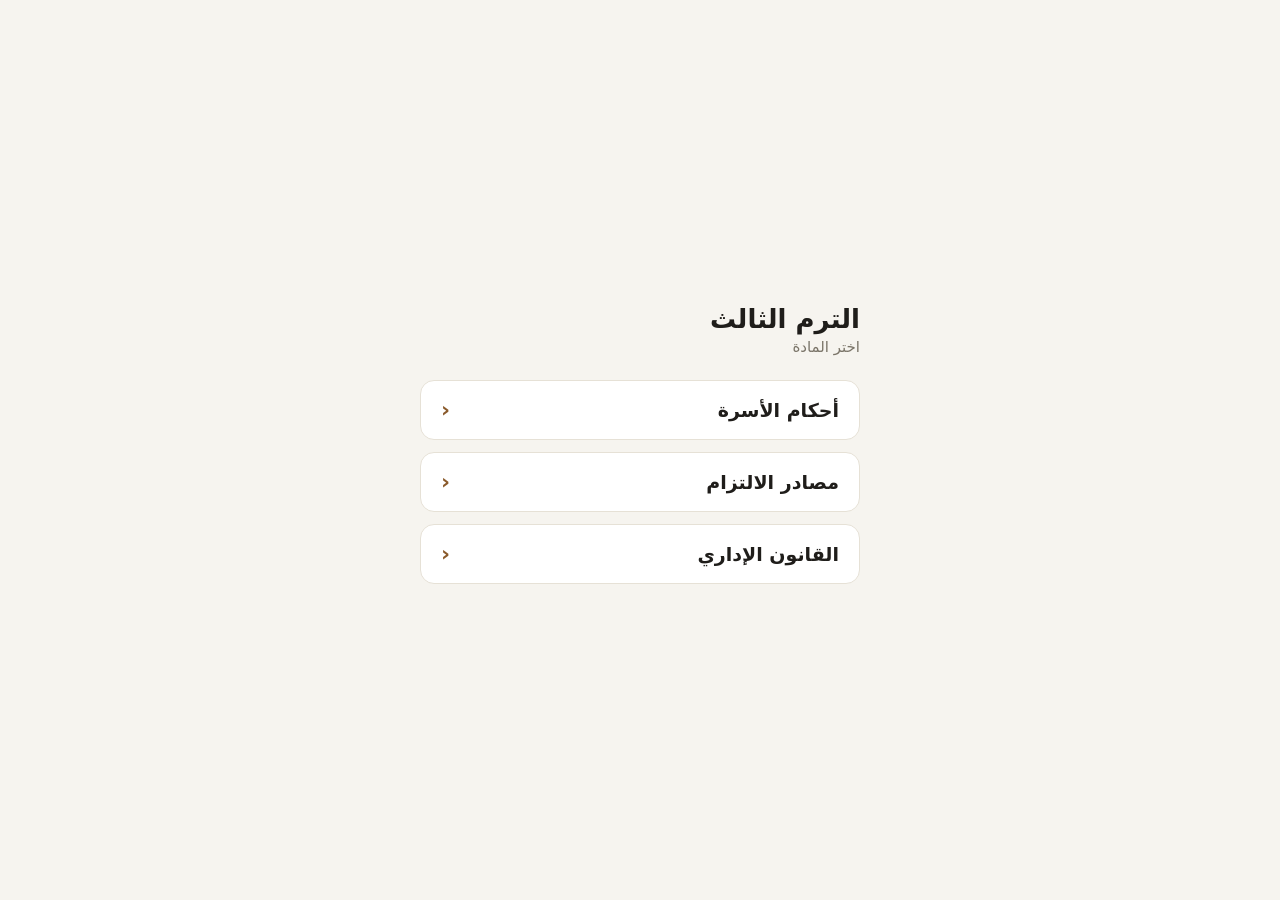
==== index.html @ 2e30cafa "إضافة صفحة رئيسة فيها روابط المواد الثلاث Co-Authored-By: Claude Opus 5.5 <noreply@anthropic.com> Cl" ====
<!doctype html>
<html lang="ar" dir="rtl">
<head>
<meta charset="utf-8">
<meta name="viewport" content="width=device-width,initial-scale=1,viewport-fit=cover">
<title>الترم الثالث</title>
<style>
  :root { --bg:#f6f4ef; --ink:#1f1d1a; --muted:#7a7468; --card:#ffffff; --line:#e6e1d6; --accent:#8a5a2b; }
  @media (prefers-color-scheme: dark) {
    :root { --bg:#151412; --ink:#efebe3; --muted:#9a9384; --card:#1e1c19; --line:#2e2b26; --accent:#d9a46c; }
  }
  * { box-sizing:border-box; }
  body { margin:0; min-height:100vh; background:var(--bg); color:var(--ink);
         font-family:system-ui,-apple-system,"Segoe UI",Tahoma,sans-serif;
         display:flex; align-items:center; justify-content:center;
         padding:max(24px, env(safe-area-inset-top)) 16px 24px; }
  main { width:100%; max-width:440px; }
  h1 { font-size:26px; margin:0 0 4px; }
  p { margin:0 0 24px; color:var(--muted); font-size:15px; }
  a { display:flex; justify-content:space-between; align-items:center;
      background:var(--card); border:1px solid var(--line); border-radius:14px;
      padding:18px 20px; margin-bottom:12px; text-decoration:none; color:var(--ink);
      font-size:19px; font-weight:600; transition:border-color .2s, transform .2s; }
  a:hover, a:focus-visible { border-color:var(--accent); transform:translateY(-1px); outline:none; }
  a span { color:var(--accent); font-size:22px; line-height:1; }
</style>
</head>
<body>
<main>
  <h1>الترم الثالث</h1>
  <p>اختر المادة</p>
  <a href="law117/">أحكام الأسرة <span>‹</span></a>
  <a href="law114/">مصادر الالتزام <span>‹</span></a>
  <a href="law138/">القانون الإداري <span>‹</span></a>
</main>
</body>
</html>
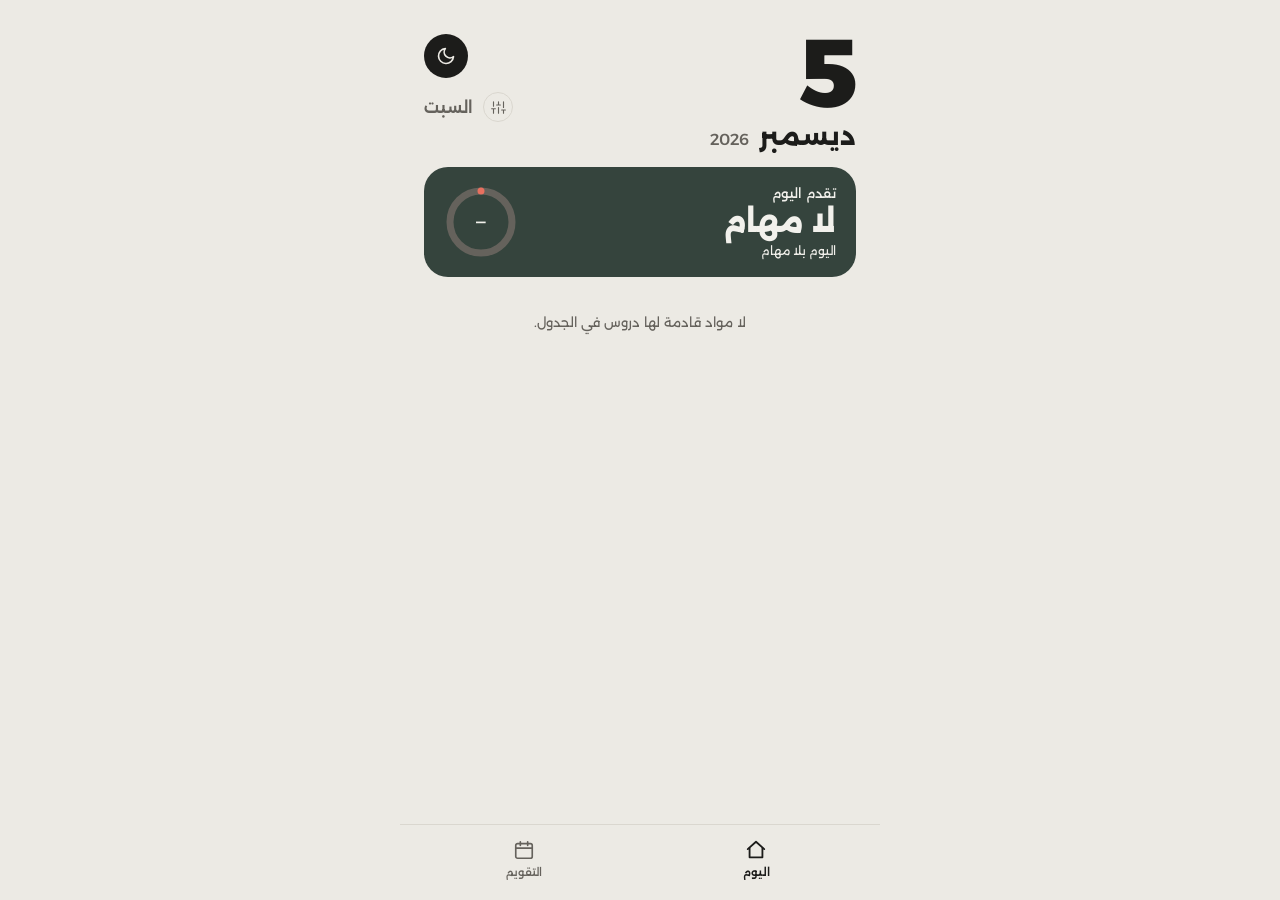
==== commit b521f12d: "صفحة الجدول: الرئيسية والتقويم والتعديل على النموذج العاشر محل الصفحة القديمة، ورابط الجدول في الموا" ====
--- a/index.html
+++ b/index.html
@@ -3,35 +3,63 @@
 <head>
 <meta charset="utf-8">
 <meta name="viewport" content="width=device-width,initial-scale=1,viewport-fit=cover">
-<title>الترم الثالث</title>
-<style>
-  :root { --bg:#f6f4ef; --ink:#1f1d1a; --muted:#7a7468; --card:#ffffff; --line:#e6e1d6; --accent:#8a5a2b; }
-  @media (prefers-color-scheme: dark) {
-    :root { --bg:#151412; --ink:#efebe3; --muted:#9a9384; --card:#1e1c19; --line:#2e2b26; --accent:#d9a46c; }
-  }
-  * { box-sizing:border-box; }
-  body { margin:0; min-height:100vh; background:var(--bg); color:var(--ink);
-         font-family:system-ui,-apple-system,"Segoe UI",Tahoma,sans-serif;
-         display:flex; align-items:center; justify-content:center;
-         padding:max(24px, env(safe-area-inset-top)) 16px 24px; }
-  main { width:100%; max-width:440px; }
-  h1 { font-size:26px; margin:0 0 4px; }
-  p { margin:0 0 24px; color:var(--muted); font-size:15px; }
-  a { display:flex; justify-content:space-between; align-items:center;
-      background:var(--card); border:1px solid var(--line); border-radius:14px;
-      padding:18px 20px; margin-bottom:12px; text-decoration:none; color:var(--ink);
-      font-size:19px; font-weight:600; transition:border-color .2s, transform .2s; }
-  a:hover, a:focus-visible { border-color:var(--accent); transform:translateY(-1px); outline:none; }
-  a span { color:var(--accent); font-size:22px; line-height:1; }
-</style>
+<meta name="theme-color" content="#ECEAE4" media="(prefers-color-scheme: light)">
+<meta name="theme-color" content="#1C211E" media="(prefers-color-scheme: dark)">
+<title>جدول الاختبارات</title>
+<link rel="preconnect" href="https://fonts.googleapis.com">
+<link rel="preconnect" href="https://fonts.gstatic.com" crossorigin>
+<link rel="stylesheet" href="https://fonts.googleapis.com/css2?family=Alexandria:wght@300;400;500;600;700;800&display=swap">
+<link rel="stylesheet" href="style.css">
 </head>
 <body>
-<main>
-  <h1>الترم الثالث</h1>
-  <p>اختر المادة</p>
-  <a href="law117/">أحكام الأسرة <span>‹</span></a>
-  <a href="law114/">مصادر الالتزام <span>‹</span></a>
-  <a href="law138/">القانون الإداري <span>‹</span></a>
-</main>
+<div class="app" id="app">
+
+  <!-- شاشة اليوم -->
+  <section class="screen" id="screen-today" aria-labelledby="nav-today">
+    <header class="head" id="head-today"></header>
+    <section class="track" id="track" aria-label="خط الاختبارات"></section>
+    <section class="today-card" id="today-card" aria-label="تقدم اليوم"></section>
+    <div class="groups" id="groups"></div>
+  </section>
+
+  <!-- شاشة التقويم -->
+  <section class="screen" id="screen-calendar" aria-labelledby="nav-calendar">
+    <header class="head" id="head-calendar"></header>
+    <section class="cal" id="cal"></section>
+  </section>
+
+  <!-- شاشة التعديل -->
+  <section class="screen" id="screen-settings" aria-label="التعديل">
+    <header class="head head-settings">
+      <a class="back" href="#today" aria-label="رجوع إلى اليوم">
+        <svg width="20" height="20" viewBox="0 0 24 24" fill="none" stroke="currentColor" stroke-width="2" stroke-linecap="round" stroke-linejoin="round" aria-hidden="true"><path d="M9 6l6 6-6 6"></path></svg>
+      </a>
+      <div class="head-title">
+        <div class="title">التعديل</div>
+        <div class="subtitle">المواعيد والخطة والمزامنة</div>
+      </div>
+    </header>
+    <div class="settings" id="settings"></div>
+  </section>
+
+  <nav class="nav" id="nav" aria-label="التنقل">
+    <a href="#today" id="nav-today" class="nav-item">
+      <svg width="22" height="22" viewBox="0 0 24 24" fill="none" stroke="currentColor" stroke-width="1.8" stroke-linecap="round" stroke-linejoin="round" aria-hidden="true"><path d="M3 11l9-8 9 8"></path><path d="M5 10v10h14V10"></path></svg>
+      <span>اليوم</span>
+    </a>
+    <a href="#calendar" id="nav-calendar" class="nav-item">
+      <svg width="22" height="22" viewBox="0 0 24 24" fill="none" stroke="currentColor" stroke-width="1.8" stroke-linecap="round" stroke-linejoin="round" aria-hidden="true"><rect x="3" y="5" width="18" height="16" rx="2"></rect><path d="M16 3v4M8 3v4M3 10h18"></path></svg>
+      <span>التقويم</span>
+    </a>
+  </nav>
+
+  <div class="toast" id="toast" role="status" aria-live="polite"></div>
+</div>
+
+<noscript><p class="noscript">تحتاج هذه الصفحة إلى تشغيل JavaScript.</p></noscript>
+
+<script src="sync.js"></script>
+<script src="schedule.js"></script>
+<script src="app.js"></script>
 </body>
 </html>
--- a/style.css
+++ b/style.css
@@ -0,0 +1,267 @@
+/* جدول الاختبارات: التنسيق على النموذج العاشر (الهوية البصرية المعتمدة) */
+
+:root {
+  --bg: #ECEAE4; --card: #F7F6F1; --text: #1C1C1A; --sec: #65625C; --line: #DAD7CF;
+  --hi: #35443D; --hi-text: #F2F1EC; --hi-track: #65625C;
+  --past-bg: #35443D; --past-text: #F2F1EC;
+  --fut-bg: #F7F6F1; --fut-text: #1C1C1A; --fut-border: #DAD7CF;
+  --coral: #E8705F; --chip: #BFE3F7; --ink: #1C1C1A;
+  /* اسم كل مادة بلونها النصّي في الوضع الفاتح */
+  --sub-iltizam: #1F6D7F; --sub-idari: #5B58A6; --sub-dawli: #665A0A; --sub-usra: #3F6B2F; --sub-dustori: #8B4A4E;
+  /* لون كل مادة (النقاط ودوائر الاختبار)، ثابت في الوضعين */
+  --dot-iltizam: #3A8FA3; --dot-idari: #8E8BC7; --dot-dustori: #8B4A4E; --dot-usra: #9DBF85; --dot-dawli: #D4C44A;
+  --on-iltizam: #1C1C1A; --on-idari: #1C1C1A; --on-dustori: #F2F1EC; --on-usra: #1C1C1A; --on-dawli: #1C1C1A;
+  --dot-other: #9A958B; --sub-other: #65625C; --on-other: #1C1C1A;
+}
+:root[data-theme="dark"] {
+  --bg: #1C211E; --card: #262D29; --text: #F2F1EC; --sec: #A5ABA6; --line: #343B37;
+  --hi: #ECEAE4; --hi-text: #1C1C1A; --hi-track: #DAD7CF;
+  --past-bg: #343B37; --past-text: #A5ABA6;
+  --fut-bg: #ECEAE4; --fut-text: #1C1C1A; --fut-border: #ECEAE4;
+  --sub-iltizam: #7FC6D6; --sub-idari: #B9B7E6; --sub-dawli: #E3D56A; --sub-usra: #B6D4A3; --sub-dustori: #D9969A;
+  --sub-other: #A5ABA6; color-scheme: dark;
+}
+@media (prefers-color-scheme: dark) {
+  :root:not([data-theme="light"]) {
+    --bg: #1C211E; --card: #262D29; --text: #F2F1EC; --sec: #A5ABA6; --line: #343B37;
+    --hi: #ECEAE4; --hi-text: #1C1C1A; --hi-track: #DAD7CF;
+    --past-bg: #343B37; --past-text: #A5ABA6;
+    --fut-bg: #ECEAE4; --fut-text: #1C1C1A; --fut-border: #ECEAE4;
+    --sub-iltizam: #7FC6D6; --sub-idari: #B9B7E6; --sub-dawli: #E3D56A; --sub-usra: #B6D4A3; --sub-dustori: #D9969A;
+    --sub-other: #A5ABA6; color-scheme: dark;
+  }
+}
+
+* { box-sizing: border-box; }
+html { -webkit-text-size-adjust: 100%; }
+body {
+  margin: 0; background: var(--bg); color: var(--text);
+  font-family: 'Alexandria', system-ui, -apple-system, sans-serif;
+  min-height: 100vh; min-height: 100dvh; -webkit-tap-highlight-color: transparent;
+}
+a { color: inherit; text-decoration: none; }
+button { font: inherit; color: inherit; background: none; border: 0; padding: 0; cursor: pointer; }
+::-webkit-scrollbar { display: none; }
+.noscript { padding: 24px; text-align: center; }
+
+.app {
+  max-width: 480px; margin: 0 auto; min-height: 100vh; min-height: 100dvh;
+  padding-block: calc(30px + env(safe-area-inset-top, 0px)) 0;
+  padding-left: max(24px, env(safe-area-inset-left, 0px));
+  padding-right: max(24px, env(safe-area-inset-right, 0px));
+}
+.screen { display: none; flex-direction: column; gap: 16px; padding-bottom: calc(100px + env(safe-area-inset-bottom)); }
+.screen.on { display: flex; }
+#screen-calendar { gap: 14px; }
+#screen-settings { gap: 14px; }
+
+/* ---------- الرأس ---------- */
+.head { display: flex; align-items: flex-start; justify-content: space-between; }
+.head .date { display: flex; flex-direction: column; }
+.head .daynum { font-size: 96px; line-height: 0.9; font-weight: 800; letter-spacing: -2px; }
+.head .monthrow { display: flex; align-items: baseline; gap: 10px; margin-top: 6px; }
+.head .month { font-size: 26px; font-weight: 700; line-height: 1.1; }
+.head .year { font-size: 16px; font-weight: 500; color: var(--sec); }
+.head .side { display: flex; flex-direction: column; align-items: flex-end; gap: 14px; padding-top: 4px; }
+.theme-btn {
+  width: 44px; height: 44px; border-radius: 50%; background: var(--text); color: var(--bg);
+  display: flex; align-items: center; justify-content: center;
+}
+.head .sub { display: flex; align-items: center; gap: 10px; }
+.gear {
+  width: 30px; height: 30px; border-radius: 50%; border: 1px solid var(--line); color: var(--sec);
+  display: flex; align-items: center; justify-content: center;
+}
+.head .weekday { font-size: 16px; font-weight: 600; color: var(--sec); }
+
+.head-settings { align-items: center; }
+.back {
+  width: 44px; height: 44px; border-radius: 50%; background: var(--text); color: var(--bg);
+  display: flex; align-items: center; justify-content: center; flex-shrink: 0;
+}
+.head-title { display: flex; flex-direction: column; align-items: flex-end; gap: 2px; }
+.head-title .title { font-size: 26px; font-weight: 800; line-height: 1.1; }
+.head-title .subtitle { font-size: 12px; font-weight: 500; color: var(--sec); }
+
+/* ---------- خط الاختبارات ---------- */
+.track { display: flex; flex-direction: column; gap: 10px; }
+.track:empty { display: none; }
+.track-line { position: relative; height: 16px; }
+.track-line .rail { position: absolute; right: 0; left: 0; top: 7px; height: 1px; background: var(--line); }
+.track-line .today-dot { position: absolute; right: 0; top: 3px; width: 10px; height: 10px; border-radius: 50%; background: var(--coral); }
+.track-line .sub-dot { position: absolute; top: 2px; width: 12px; height: 12px; border-radius: 50%; margin-right: -2px; }
+.track-names { display: grid; gap: 6px; }
+.track-names > div { display: flex; flex-direction: column; align-items: center; gap: 2px; min-width: 0; }
+.track-names .tn { font-size: 12px; font-weight: 700; white-space: nowrap; }
+.track-names .tl { font-size: 10px; font-weight: 500; color: var(--sec); white-space: nowrap; }
+
+/* ---------- تقدم اليوم ---------- */
+.today-card {
+  background: var(--hi); color: var(--hi-text); border-radius: 24px; padding: 18px 20px;
+  display: flex; align-items: center; justify-content: space-between;
+}
+.today-card .tc { display: flex; flex-direction: column; gap: 6px; }
+.today-card .tc-label { font-size: 13px; font-weight: 500; }
+.today-card .tc-big { font-size: 30px; font-weight: 800; line-height: 1; }
+.today-card .tc-small { font-size: 12px; }
+.ring { position: relative; width: 74px; height: 74px; flex-shrink: 0; }
+.ring svg { transform: rotate(-90deg); display: block; }
+.ring .track-c { stroke: var(--hi-track); }
+.ring .arc { stroke: var(--coral); }
+.ring .pct { position: absolute; inset: 0; display: flex; align-items: center; justify-content: center; font-size: 15px; font-weight: 700; }
+
+/* ---------- مهام اليوم ---------- */
+.groups { display: flex; flex-direction: column; gap: 16px; }
+.group { display: flex; flex-direction: column; gap: 2px; }
+.g-head { display: flex; justify-content: space-between; align-items: center; padding-bottom: 6px; border-bottom: 1px solid var(--line); }
+.g-name { font-size: 14px; font-weight: 600; }
+.g-left { font-size: 12px; color: var(--sec); }
+.task { display: flex; align-items: center; gap: 12px; padding: 8px 0; }
+.check {
+  position: relative; width: 24px; height: 24px; border-radius: 50%; border: 1.5px solid var(--sec);
+  display: flex; align-items: center; justify-content: center; flex-shrink: 0;
+}
+.check::before { content: ""; position: absolute; inset: -10px; }
+.check.next { border-color: var(--coral); }
+.check.done { border-color: var(--text); background: var(--text); }
+.check svg { display: none; stroke: var(--bg); }
+.check.done svg { display: block; }
+.t-title { font-size: 14px; font-weight: 500; flex: 1; min-width: 0; white-space: nowrap; overflow: hidden; text-overflow: ellipsis; }
+.task.done .t-title { color: var(--sec); text-decoration: line-through; }
+.next-chip { background: var(--coral); color: var(--ink); border-radius: 999px; padding: 1px 7px; font-size: 10px; font-weight: 600; white-space: nowrap; }
+.t-kind { font-size: 11px; color: var(--sec); white-space: nowrap; }
+.t-min { font-size: 12px; color: var(--sec); white-space: nowrap; min-width: 34px; text-align: left; }
+.empty { font-size: 13px; color: var(--sec); text-align: center; padding: 18px 0; line-height: 1.8; }
+
+/* ---------- التقويم ---------- */
+.cal { display: flex; flex-direction: column; gap: 12px; }
+.cal-head { display: flex; justify-content: space-between; align-items: baseline; }
+.cal-title { font-size: 15px; font-weight: 700; }
+.cal-count { font-size: 12px; font-weight: 500; color: var(--sec); }
+.wk-letters, .cells { display: grid; grid-template-columns: repeat(7, minmax(0, 1fr)); gap: 4px; }
+.wk-letters div { text-align: center; font-size: 11px; color: var(--sec); }
+.wk-letters div.today { color: var(--coral); font-weight: 700; }
+.weeks { display: flex; flex-direction: column; gap: 6px; }
+.week { display: flex; flex-direction: column; gap: 6px; }
+.mlabel { display: flex; align-items: center; gap: 8px; padding-top: 4px; }
+.mlabel span { font-size: 11px; font-weight: 600; color: var(--sec); white-space: nowrap; }
+.mlabel i { flex: 1; height: 1px; background: var(--line); }
+.cellwrap { display: flex; justify-content: center; }
+.cellwrap.blank { visibility: hidden; }
+.cell {
+  width: 38px; height: 38px; border-radius: 50%; border: 1px solid transparent;
+  display: flex; align-items: center; justify-content: center; font-size: 13px; font-weight: 400;
+}
+.cell.past { background: var(--past-bg); color: var(--past-text); border-color: var(--past-bg); }
+.cell.future { background: var(--fut-bg); color: var(--fut-text); border-color: var(--fut-border); }
+.cell.today { background: var(--coral); color: var(--ink); border-color: var(--coral); font-weight: 600; }
+.cell.exam { font-weight: 600; }
+.rule { height: 1px; background: var(--line); }
+.exlist { display: flex; flex-direction: column; padding-right: 6px; }
+.ex { display: flex; align-items: stretch; gap: 14px; }
+.ex-rail { display: flex; flex-direction: column; align-items: center; width: 12px; flex-shrink: 0; }
+.ex-dot { width: 12px; height: 12px; border-radius: 50%; margin-top: 8px; flex-shrink: 0; }
+.ex-vline { width: 1px; flex: 1; background: var(--line); }
+.ex:last-child .ex-vline { background: transparent; }
+.ex-body { display: flex; justify-content: space-between; align-items: center; flex: 1; padding: 4px 0 12px; min-width: 0; gap: 8px; }
+.ex-main { display: flex; flex-direction: column; gap: 2px; min-width: 0; }
+.ex-name-row { display: flex; align-items: center; gap: 8px; }
+.ex-name { font-size: 14px; font-weight: 600; }
+.ex-date { font-size: 12px; color: var(--sec); }
+.ex-left { font-size: 13px; font-weight: 600; flex-shrink: 0; }
+.ex-left.over { color: var(--sec); font-weight: 500; }
+.chip { background: var(--chip); color: var(--ink); border-radius: 999px; padding: 1px 7px; font-size: 10px; font-weight: 600; white-space: nowrap; }
+
+/* ---------- التعديل ---------- */
+.settings { display: flex; flex-direction: column; gap: 18px; padding-bottom: 10px; }
+.sec-head { display: flex; justify-content: space-between; align-items: baseline; padding-bottom: 6px; }
+.sec-title { font-size: 15px; font-weight: 700; }
+.sec-note { font-size: 11px; font-weight: 500; color: var(--sec); }
+.exam-rows { display: flex; flex-direction: column; gap: 2px; }
+.exam-row { display: flex; align-items: center; gap: 10px; padding: 9px 0; border-top: 1px solid var(--line); }
+.exam-row .dot { width: 10px; height: 10px; border-radius: 50%; flex-shrink: 0; }
+.exam-row .names { display: flex; flex-direction: column; gap: 2px; flex: 1; min-width: 0; }
+.exam-row .name { font-size: 14px; font-weight: 600; }
+.exam-row .nosite { font-size: 10px; color: var(--sec); }
+.chip-btn { background: var(--chip); color: var(--ink); border-radius: 999px; padding: 2px 8px; font-size: 10px; font-weight: 600; white-space: nowrap; }
+.chip-btn.armed { background: var(--coral); }
+.date-btn {
+  position: relative; display: flex; align-items: center; gap: 8px; height: 36px; padding: 0 12px;
+  border-radius: 999px; border: 1px solid var(--line); background: var(--card); color: var(--text);
+  font-size: 13px; font-weight: 600; white-space: nowrap; flex-shrink: 0;
+}
+.date-btn input { position: absolute; inset: 0; width: 100%; height: 100%; opacity: 0; cursor: pointer; font-size: 16px; }
+
+.mode-card { background: var(--hi); color: var(--hi-text); border-radius: 22px; padding: 16px 18px; display: flex; flex-direction: column; gap: 12px; }
+.mode-card .k { font-size: 11px; }
+.mode-card .q { font-size: 15px; font-weight: 700; }
+.mode-card .status { font-size: 11px; opacity: .85; }
+.opt {
+  display: flex; align-items: center; gap: 12px; padding: 10px 12px; border-radius: 14px; width: 100%;
+  border: 1px solid var(--line); color: var(--hi-text); text-align: right;
+}
+.opt.on { border-color: var(--hi-text); }
+.radio { width: 18px; height: 18px; border-radius: 50%; border: 1.5px solid var(--hi-text); display: flex; align-items: center; justify-content: center; flex-shrink: 0; }
+.radio i { width: 8px; height: 8px; border-radius: 50%; background: var(--coral); display: none; }
+.opt.on .radio i { display: block; }
+.opt .txt { display: flex; flex-direction: column; gap: 2px; flex: 1; }
+.opt .t1 { font-size: 14px; font-weight: 700; }
+.opt .t2 { font-size: 11px; }
+.smart-btns { display: flex; gap: 8px; }
+.btn-coral, .btn-ghost {
+  flex: 1; height: 40px; border-radius: 999px; font-size: 13px; font-weight: 700;
+  display: flex; align-items: center; justify-content: center; gap: 6px;
+}
+.btn-coral { background: var(--coral); color: var(--ink); }
+.btn-ghost { border: 1px solid var(--hi-text); color: var(--hi-text); }
+.paste-box { display: flex; flex-direction: column; gap: 8px; }
+.paste-box textarea {
+  width: 100%; min-height: 110px; border-radius: 12px; border: 1px solid var(--line); padding: 10px;
+  font: inherit; font-size: 13px; background: var(--card); color: var(--text); resize: vertical; direction: ltr; text-align: left;
+}
+.paste-box .row { display: flex; gap: 8px; }
+.errs { font-size: 11px; line-height: 1.7; margin: 0; padding-right: 16px; }
+
+.cap { display: flex; justify-content: space-between; align-items: center; gap: 10px; }
+.cap .l { display: flex; flex-direction: column; gap: 2px; }
+.cap .l2 { font-size: 11px; color: var(--sec); }
+.cap .ctl { display: flex; align-items: center; gap: 10px; }
+.round { width: 36px; height: 36px; border-radius: 50%; border: 1px solid var(--line); display: flex; align-items: center; justify-content: center; flex-shrink: 0; }
+.cap .num { display: flex; flex-direction: column; align-items: center; line-height: 1; min-width: 56px; }
+.cap .n1 { font-size: 22px; font-weight: 800; }
+.cap .n2 { font-size: 10px; color: var(--sec); margin-top: 3px; white-space: nowrap; }
+.cap-warn { font-size: 11px; color: var(--sec); line-height: 1.7; }
+
+.calib-rows { display: flex; flex-direction: column; gap: 2px; }
+.calib-row { display: flex; align-items: center; justify-content: space-between; padding: 8px 0; border-top: 1px solid var(--line); gap: 8px; }
+.calib-row .name { font-size: 13px; font-weight: 600; }
+.calib-row .val { font-size: 12px; color: var(--sec); text-align: left; }
+
+.sync { display: flex; align-items: center; justify-content: space-between; gap: 12px; padding: 12px 14px; border-radius: 16px; background: var(--card); }
+.sync .l { display: flex; flex-direction: column; gap: 3px; min-width: 0; }
+.sync .t1 { font-size: 13px; font-weight: 700; }
+.sync .t2 { font-size: 11px; color: var(--sec); line-height: 1.6; }
+.pill { height: 36px; padding: 0 14px; border-radius: 999px; border: 1px solid var(--line); font-size: 12px; font-weight: 600; white-space: nowrap; flex-shrink: 0; }
+
+/* ---------- شريط التنقل ---------- */
+.nav {
+  position: fixed; bottom: 0; left: 0; right: 0; margin: 0 auto; max-width: 480px;
+  height: calc(76px + env(safe-area-inset-bottom)); background: var(--bg); border-top: 1px solid var(--line);
+  display: flex; justify-content: space-around; align-items: flex-start;
+  padding-block: 10px env(safe-area-inset-bottom, 0px);
+  padding-left: max(8px, env(safe-area-inset-left, 0px)); padding-right: max(8px, env(safe-area-inset-right, 0px));
+  z-index: 5;
+}
+.nav.hidden { display: none; }
+.nav-item { display: flex; flex-direction: column; align-items: center; gap: 4px; min-width: 72px; padding: 4px 0; color: var(--sec); font-size: 11px; font-weight: 500; }
+.nav-item.on { color: var(--text); font-weight: 600; }
+.nav-item.on svg { stroke-width: 2; }
+
+/* ---------- تنبيه قصير ---------- */
+.toast {
+  position: fixed; bottom: calc(92px + env(safe-area-inset-bottom, 0px)); left: 50%; transform: translateX(-50%) translateY(8px);
+  background: var(--text); color: var(--bg); font-size: 12px; font-weight: 600; padding: 9px 14px; border-radius: 999px;
+  max-width: calc(100% - 48px); white-space: nowrap; overflow: hidden; text-overflow: ellipsis;
+  opacity: 0; pointer-events: none; transition: opacity .2s, transform .2s; z-index: 6;
+}
+.toast.show { opacity: 1; transform: translateX(-50%) translateY(0); }
